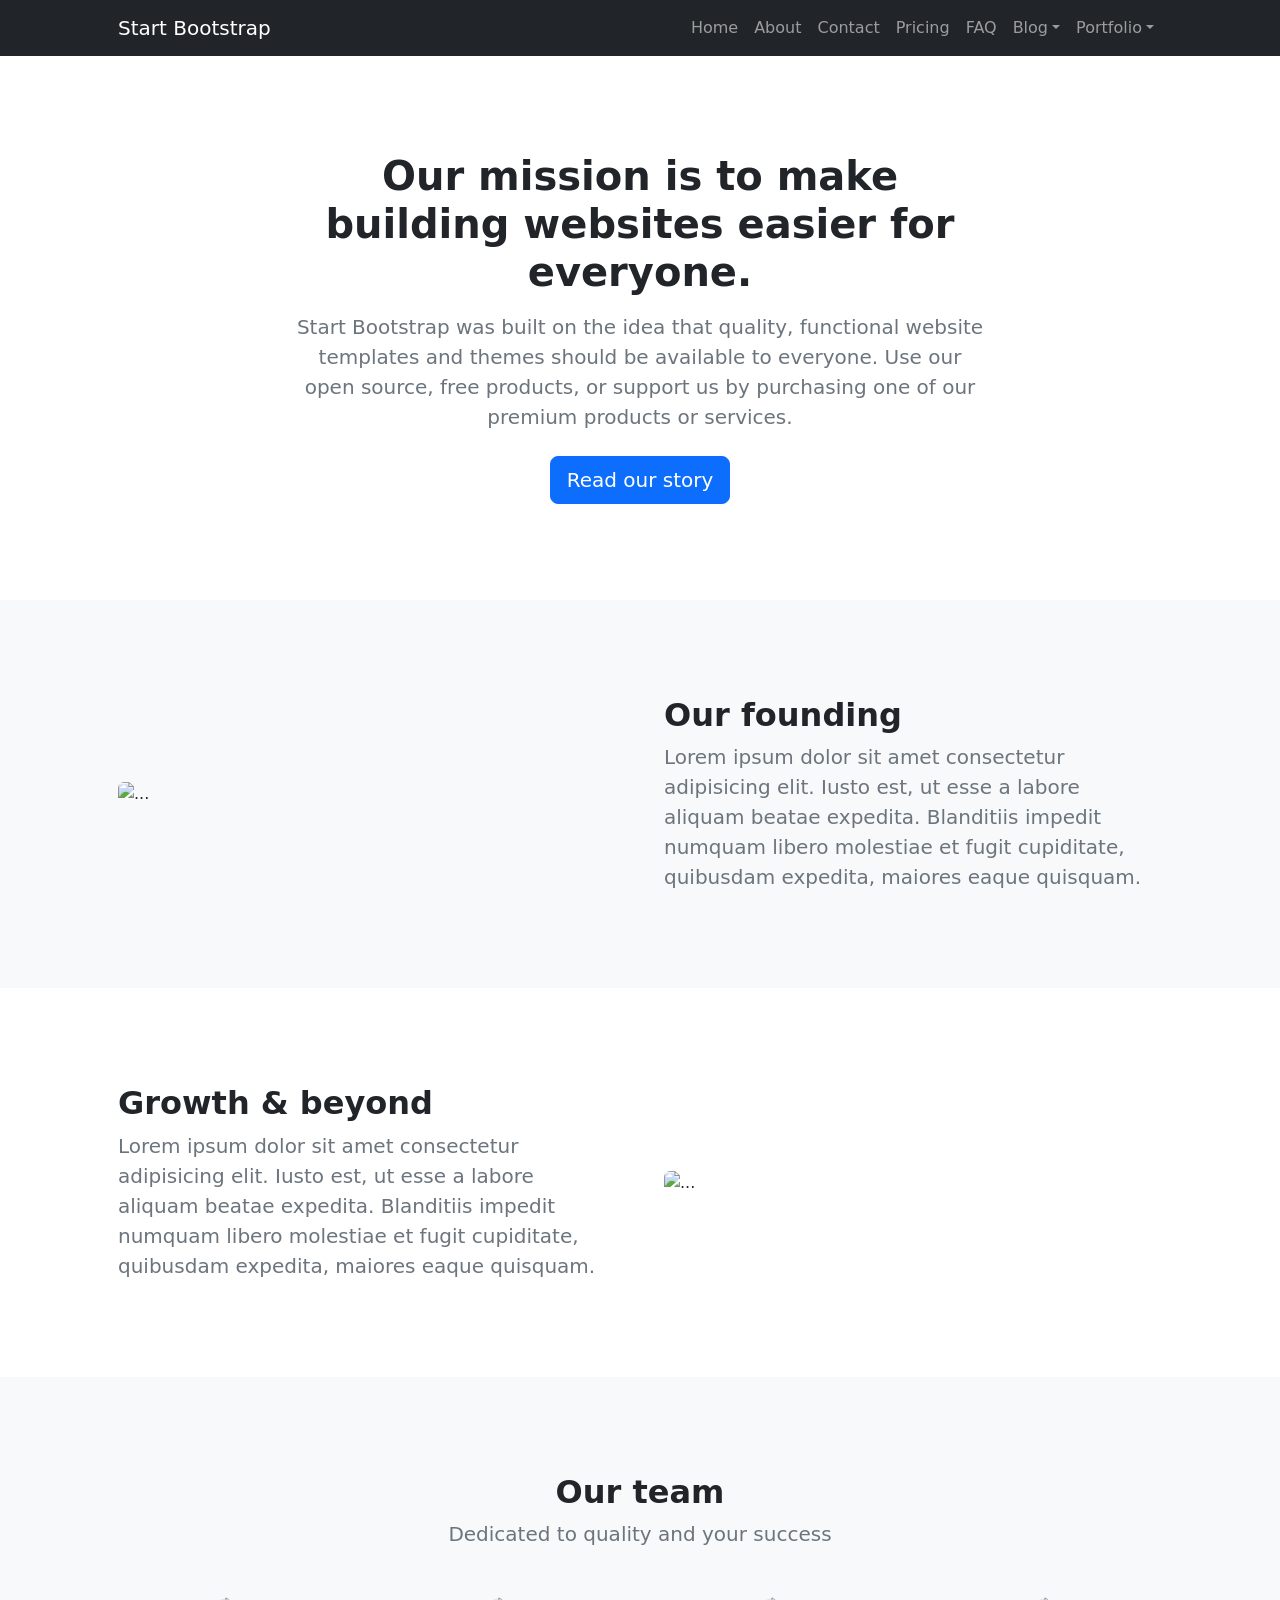
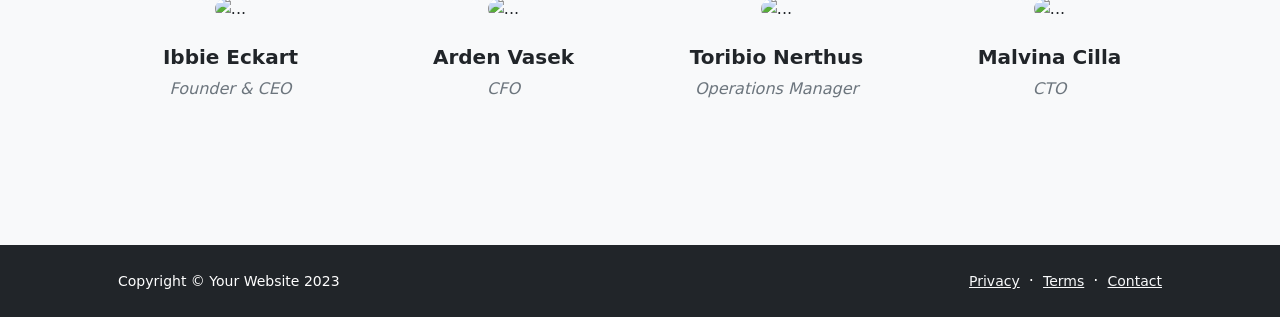
==== startbootstrap-modern-business-gh-pages/about.html @ f0de2451 "update" ====
<!DOCTYPE html>
<html lang="en">
    <head>
        <meta charset="utf-8" />
        <meta name="viewport" content="width=device-width, initial-scale=1, shrink-to-fit=no" />
        <meta name="description" content="" />
        <meta name="author" content="" />
        <title>Modern Business - Start Bootstrap Template</title>
        <!-- Favicon-->
        <link rel="icon" type="image/x-icon" href="assets/favicon.ico" />
        <!-- Bootstrap icons-->
        <link href="https://cdn.jsdelivr.net/npm/bootstrap-icons@1.5.0/font/bootstrap-icons.css" rel="stylesheet" />
        <!-- Core theme CSS (includes Bootstrap)-->
        <link href="css/styles.css" rel="stylesheet" />
    </head>
    <body class="d-flex flex-column">
        <main class="flex-shrink-0">
            <!-- Navigation-->
            <nav class="navbar navbar-expand-lg navbar-dark bg-dark">
                <div class="container px-5">
                    <a class="navbar-brand" href="index.html">Start Bootstrap</a>
                    <button class="navbar-toggler" type="button" data-bs-toggle="collapse" data-bs-target="#navbarSupportedContent" aria-controls="navbarSupportedContent" aria-expanded="false" aria-label="Toggle navigation"><span class="navbar-toggler-icon"></span></button>
                    <div class="collapse navbar-collapse" id="navbarSupportedContent">
                        <ul class="navbar-nav ms-auto mb-2 mb-lg-0">
                            <li class="nav-item"><a class="nav-link" href="index.html">Home</a></li>
                            <li class="nav-item"><a class="nav-link" href="about.html">About</a></li>
                            <li class="nav-item"><a class="nav-link" href="contact.html">Contact</a></li>
                            <li class="nav-item"><a class="nav-link" href="pricing.html">Pricing</a></li>
                            <li class="nav-item"><a class="nav-link" href="faq.html">FAQ</a></li>
                            <li class="nav-item dropdown">
                                <a class="nav-link dropdown-toggle" id="navbarDropdownBlog" href="#" role="button" data-bs-toggle="dropdown" aria-expanded="false">Blog</a>
                                <ul class="dropdown-menu dropdown-menu-end" aria-labelledby="navbarDropdownBlog">
                                    <li><a class="dropdown-item" href="blog-home.html">Blog Home</a></li>
                                    <li><a class="dropdown-item" href="blog-post.html">Blog Post</a></li>
                                </ul>
                            </li>
                            <li class="nav-item dropdown">
                                <a class="nav-link dropdown-toggle" id="navbarDropdownPortfolio" href="#" role="button" data-bs-toggle="dropdown" aria-expanded="false">Portfolio</a>
                                <ul class="dropdown-menu dropdown-menu-end" aria-labelledby="navbarDropdownPortfolio">
                                    <li><a class="dropdown-item" href="portfolio-overview.html">Portfolio Overview</a></li>
                                    <li><a class="dropdown-item" href="portfolio-item.html">Portfolio Item</a></li>
                                </ul>
                            </li>
                        </ul>
                    </div>
                </div>
            </nav>
            <!-- Header-->
            <header class="py-5">
                <div class="container px-5">
                    <div class="row justify-content-center">
                        <div class="col-lg-8 col-xxl-6">
                            <div class="text-center my-5">
                                <h1 class="fw-bolder mb-3">Our mission is to make building websites easier for everyone.</h1>
                                <p class="lead fw-normal text-muted mb-4">Start Bootstrap was built on the idea that quality, functional website templates and themes should be available to everyone. Use our open source, free products, or support us by purchasing one of our premium products or services.</p>
                                <a class="btn btn-primary btn-lg" href="#scroll-target">Read our story</a>
                            </div>
                        </div>
                    </div>
                </div>
            </header>
            <!-- About section one-->
            <section class="py-5 bg-light" id="scroll-target">
                <div class="container px-5 my-5">
                    <div class="row gx-5 align-items-center">
                        <div class="col-lg-6"><img class="img-fluid rounded mb-5 mb-lg-0" src="https://dummyimage.com/600x400/343a40/6c757d" alt="..." /></div>
                        <div class="col-lg-6">
                            <h2 class="fw-bolder">Our founding</h2>
                            <p class="lead fw-normal text-muted mb-0">Lorem ipsum dolor sit amet consectetur adipisicing elit. Iusto est, ut esse a labore aliquam beatae expedita. Blanditiis impedit numquam libero molestiae et fugit cupiditate, quibusdam expedita, maiores eaque quisquam.</p>
                        </div>
                    </div>
                </div>
            </section>
            <!-- About section two-->
            <section class="py-5">
                <div class="container px-5 my-5">
                    <div class="row gx-5 align-items-center">
                        <div class="col-lg-6 order-first order-lg-last"><img class="img-fluid rounded mb-5 mb-lg-0" src="https://dummyimage.com/600x400/343a40/6c757d" alt="..." /></div>
                        <div class="col-lg-6">
                            <h2 class="fw-bolder">Growth &amp; beyond</h2>
                            <p class="lead fw-normal text-muted mb-0">Lorem ipsum dolor sit amet consectetur adipisicing elit. Iusto est, ut esse a labore aliquam beatae expedita. Blanditiis impedit numquam libero molestiae et fugit cupiditate, quibusdam expedita, maiores eaque quisquam.</p>
                        </div>
                    </div>
                </div>
            </section>
            <!-- Team members section-->
            <section class="py-5 bg-light">
                <div class="container px-5 my-5">
                    <div class="text-center">
                        <h2 class="fw-bolder">Our team</h2>
                        <p class="lead fw-normal text-muted mb-5">Dedicated to quality and your success</p>
                    </div>
                    <div class="row gx-5 row-cols-1 row-cols-sm-2 row-cols-xl-4 justify-content-center">
                        <div class="col mb-5 mb-5 mb-xl-0">
                            <div class="text-center">
                                <img class="img-fluid rounded-circle mb-4 px-4" src="https://dummyimage.com/150x150/ced4da/6c757d" alt="..." />
                                <h5 class="fw-bolder">Ibbie Eckart</h5>
                                <div class="fst-italic text-muted">Founder &amp; CEO</div>
                            </div>
                        </div>
                        <div class="col mb-5 mb-5 mb-xl-0">
                            <div class="text-center">
                                <img class="img-fluid rounded-circle mb-4 px-4" src="https://dummyimage.com/150x150/ced4da/6c757d" alt="..." />
                                <h5 class="fw-bolder">Arden Vasek</h5>
                                <div class="fst-italic text-muted">CFO</div>
                            </div>
                        </div>
                        <div class="col mb-5 mb-5 mb-sm-0">
                            <div class="text-center">
                                <img class="img-fluid rounded-circle mb-4 px-4" src="https://dummyimage.com/150x150/ced4da/6c757d" alt="..." />
                                <h5 class="fw-bolder">Toribio Nerthus</h5>
                                <div class="fst-italic text-muted">Operations Manager</div>
                            </div>
                        </div>
                        <div class="col mb-5">
                            <div class="text-center">
                                <img class="img-fluid rounded-circle mb-4 px-4" src="https://dummyimage.com/150x150/ced4da/6c757d" alt="..." />
                                <h5 class="fw-bolder">Malvina Cilla</h5>
                                <div class="fst-italic text-muted">CTO</div>
                            </div>
                        </div>
                    </div>
                </div>
            </section>
        </main>
        <!-- Footer-->
        <footer class="bg-dark py-4 mt-auto">
            <div class="container px-5">
                <div class="row align-items-center justify-content-between flex-column flex-sm-row">
                    <div class="col-auto"><div class="small m-0 text-white">Copyright &copy; Your Website 2023</div></div>
                    <div class="col-auto">
                        <a class="link-light small" href="#!">Privacy</a>
                        <span class="text-white mx-1">&middot;</span>
                        <a class="link-light small" href="#!">Terms</a>
                        <span class="text-white mx-1">&middot;</span>
                        <a class="link-light small" href="#!">Contact</a>
                    </div>
                </div>
            </div>
        </footer>
        <!-- Bootstrap core JS-->
        <script src="https://cdn.jsdelivr.net/npm/bootstrap@5.2.3/dist/js/bootstrap.bundle.min.js"></script>
        <!-- Core theme JS-->
        <script src="js/scripts.js"></script>
    </body>
</html>
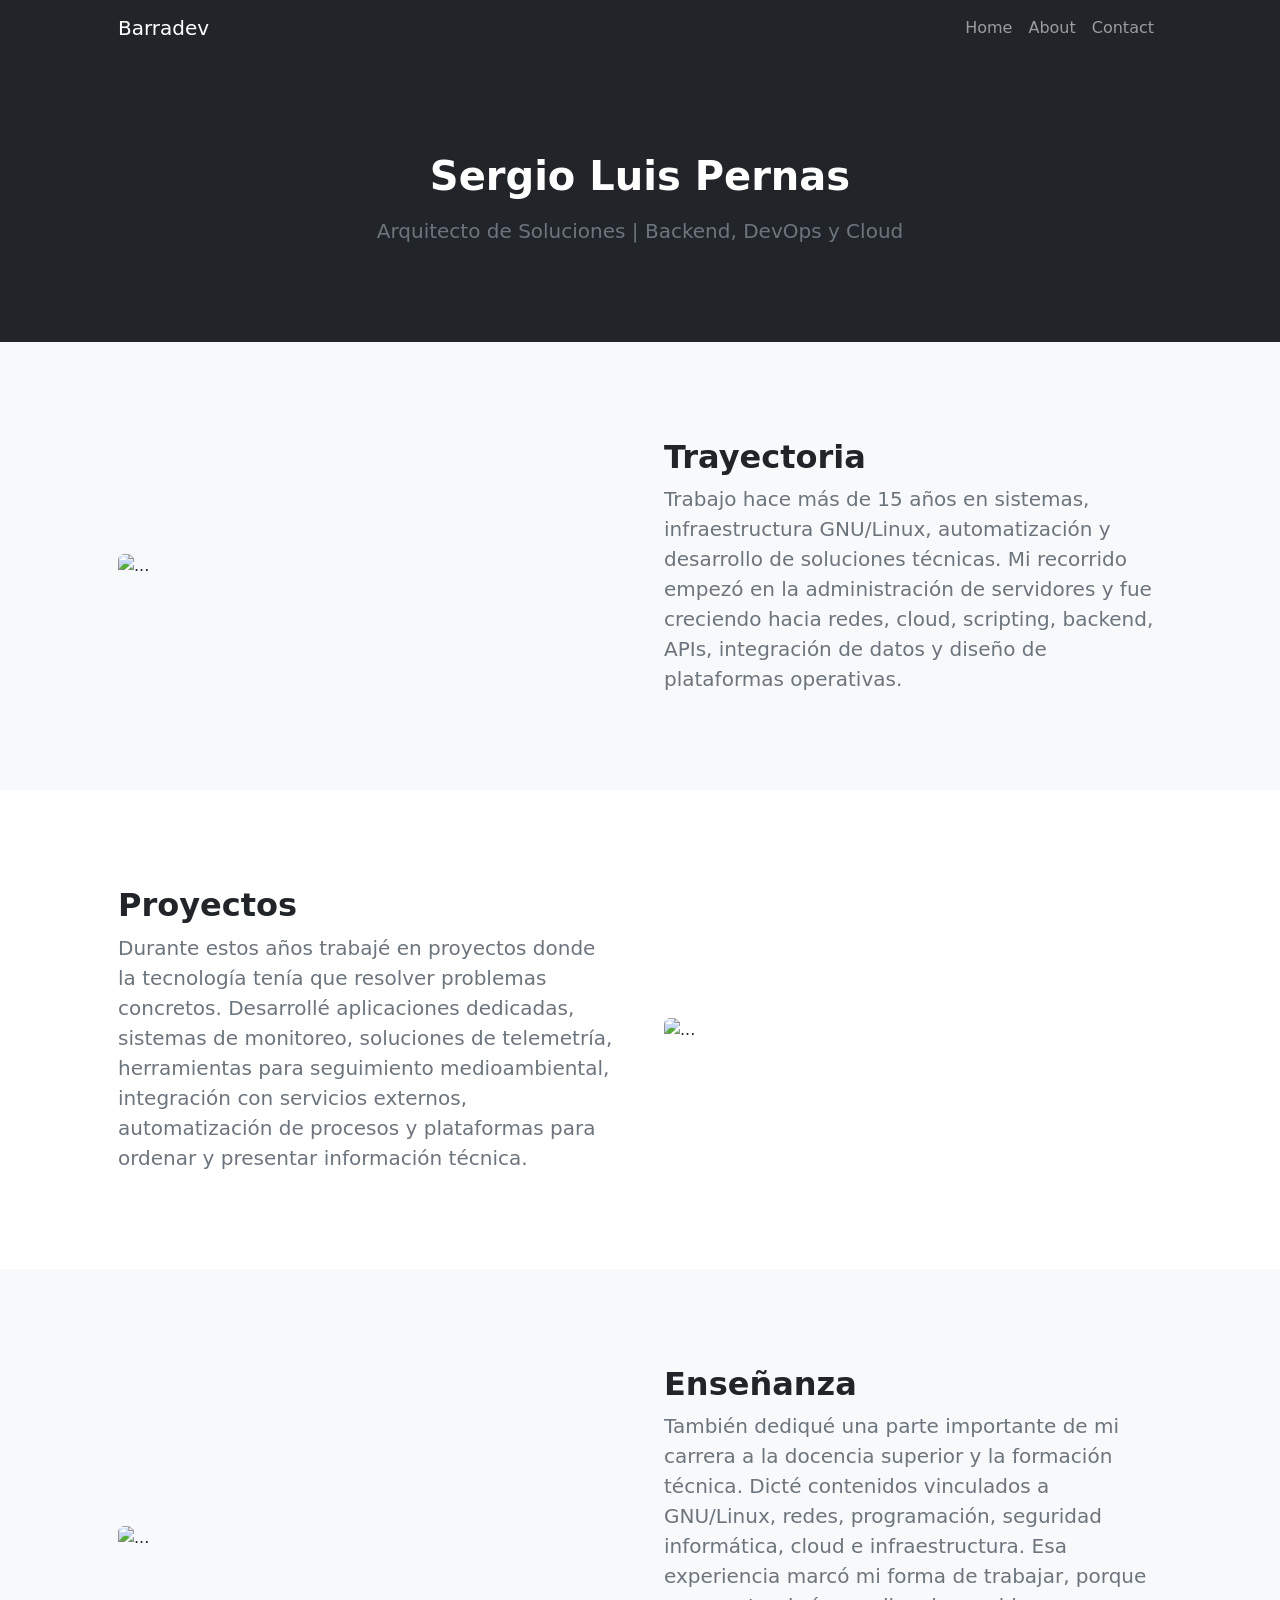
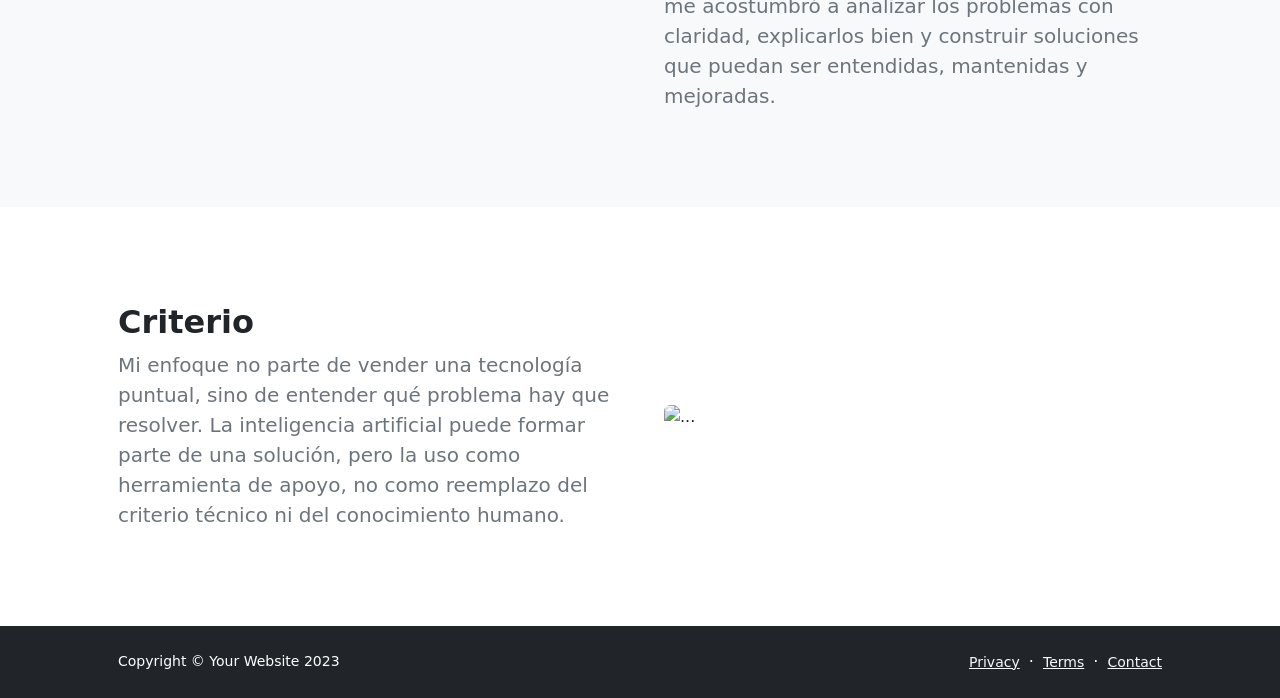
==== commit 7b73b68a: "update" ====
--- a/startbootstrap-modern-business-gh-pages/about.html
+++ b/startbootstrap-modern-business-gh-pages/about.html
@@ -1,59 +1,60 @@
 <!DOCTYPE html>
-<html lang="en">
-    <head>
-        <meta charset="utf-8" />
-        <meta name="viewport" content="width=device-width, initial-scale=1, shrink-to-fit=no" />
-        <meta name="description" content="" />
-        <meta name="author" content="" />
-        <title>Modern Business - Start Bootstrap Template</title>
-        <!-- Favicon-->
-        <link rel="icon" type="image/x-icon" href="assets/favicon.ico" />
-        <!-- Bootstrap icons-->
-        <link href="https://cdn.jsdelivr.net/npm/bootstrap-icons@1.5.0/font/bootstrap-icons.css" rel="stylesheet" />
-        <!-- Core theme CSS (includes Bootstrap)-->
-        <link href="css/styles.css" rel="stylesheet" />
-    </head>
-    <body class="d-flex flex-column">
+<html lang="es">
+<head>
+    <meta charset="utf-8" />
+    <meta name="viewport" content="width=device-width, initial-scale=1, shrink-to-fit=no" />
+
+    <meta name="description" content="Barradev ofrece consultoría técnica en captura de datos, integración de sistemas, automatización de procesos, dashboards y soluciones de software a medida para PYMEs y equipos técnicos." />
+    <meta name="author" content="Sergio Pernas" />
+
+    <title>Barradev | Consultoría en datos, automatización y software a medida</title>
+
+    <!-- Open Graph -->
+    <meta property="og:title" content="Barradev | Consultoría en datos, automatización y software a medida" />
+    <meta property="og:description" content="Soluciones técnicas para ordenar información, integrar sistemas, automatizar procesos y visualizar datos de forma clara." />
+    <meta property="og:type" content="website" />
+    <meta property="og:url" content="https://barradev.com.ar/" />
+    <meta property="og:image" content="https://barradev.com.ar/assets/hero.png" />
+
+    <!-- Twitter / X -->
+    <meta name="twitter:card" content="summary_large_image" />
+    <meta name="twitter:title" content="Barradev | Consultoría en datos, automatización y software a medida" />
+    <meta name="twitter:description" content="Consultoría técnica en integración de datos, automatización de procesos, dashboards y desarrollo de soluciones a medida." />
+    <meta name="twitter:image" content="https://barradev.com.ar/assets/hero.png" />
+
+    <!-- Favicon -->
+    <link rel="icon" type="image/x-icon" href="assets/favicon.ico" />
+
+    <!-- Bootstrap icons -->
+    <link href="https://cdn.jsdelivr.net/npm/bootstrap-icons@1.5.0/font/bootstrap-icons.css" rel="stylesheet" />
+
+    <!-- Core theme CSS -->
+    <link href="css/styles.css" rel="stylesheet" />
+</head>
+    <body class="d-flex flex-column h-100">
         <main class="flex-shrink-0">
             <!-- Navigation-->
             <nav class="navbar navbar-expand-lg navbar-dark bg-dark">
                 <div class="container px-5">
-                    <a class="navbar-brand" href="index.html">Start Bootstrap</a>
+                    <a class="navbar-brand" href="index.html">Barradev</a>
                     <button class="navbar-toggler" type="button" data-bs-toggle="collapse" data-bs-target="#navbarSupportedContent" aria-controls="navbarSupportedContent" aria-expanded="false" aria-label="Toggle navigation"><span class="navbar-toggler-icon"></span></button>
                     <div class="collapse navbar-collapse" id="navbarSupportedContent">
                         <ul class="navbar-nav ms-auto mb-2 mb-lg-0">
                             <li class="nav-item"><a class="nav-link" href="index.html">Home</a></li>
                             <li class="nav-item"><a class="nav-link" href="about.html">About</a></li>
                             <li class="nav-item"><a class="nav-link" href="contact.html">Contact</a></li>
-                            <li class="nav-item"><a class="nav-link" href="pricing.html">Pricing</a></li>
-                            <li class="nav-item"><a class="nav-link" href="faq.html">FAQ</a></li>
-                            <li class="nav-item dropdown">
-                                <a class="nav-link dropdown-toggle" id="navbarDropdownBlog" href="#" role="button" data-bs-toggle="dropdown" aria-expanded="false">Blog</a>
-                                <ul class="dropdown-menu dropdown-menu-end" aria-labelledby="navbarDropdownBlog">
-                                    <li><a class="dropdown-item" href="blog-home.html">Blog Home</a></li>
-                                    <li><a class="dropdown-item" href="blog-post.html">Blog Post</a></li>
-                                </ul>
-                            </li>
-                            <li class="nav-item dropdown">
-                                <a class="nav-link dropdown-toggle" id="navbarDropdownPortfolio" href="#" role="button" data-bs-toggle="dropdown" aria-expanded="false">Portfolio</a>
-                                <ul class="dropdown-menu dropdown-menu-end" aria-labelledby="navbarDropdownPortfolio">
-                                    <li><a class="dropdown-item" href="portfolio-overview.html">Portfolio Overview</a></li>
-                                    <li><a class="dropdown-item" href="portfolio-item.html">Portfolio Item</a></li>
-                                </ul>
-                            </li>
                         </ul>
                     </div>
                 </div>
             </nav>
             <!-- Header-->
-            <header class="py-5">
+            <header class="bg-dark py-5">
                 <div class="container px-5">
                     <div class="row justify-content-center">
                         <div class="col-lg-8 col-xxl-6">
                             <div class="text-center my-5">
-                                <h1 class="fw-bolder mb-3">Our mission is to make building websites easier for everyone.</h1>
-                                <p class="lead fw-normal text-muted mb-4">Start Bootstrap was built on the idea that quality, functional website templates and themes should be available to everyone. Use our open source, free products, or support us by purchasing one of our premium products or services.</p>
-                                <a class="btn btn-primary btn-lg" href="#scroll-target">Read our story</a>
+                                <h1 class="fw-bolder text-white mb-3">Sergio Luis Pernas</h1>
+                                <p class="lead fw-normal text-muted mb-4">Arquitecto de Soluciones | Backend, DevOps y Cloud</p>
                             </div>
                         </div>
                     </div>
@@ -65,8 +66,8 @@
                     <div class="row gx-5 align-items-center">
                         <div class="col-lg-6"><img class="img-fluid rounded mb-5 mb-lg-0" src="https://dummyimage.com/600x400/343a40/6c757d" alt="..." /></div>
                         <div class="col-lg-6">
-                            <h2 class="fw-bolder">Our founding</h2>
-                            <p class="lead fw-normal text-muted mb-0">Lorem ipsum dolor sit amet consectetur adipisicing elit. Iusto est, ut esse a labore aliquam beatae expedita. Blanditiis impedit numquam libero molestiae et fugit cupiditate, quibusdam expedita, maiores eaque quisquam.</p>
+                            <h2 class="fw-bolder">Trayectoria</h2>
+                            <p class="lead fw-normal text-muted mb-0">Trabajo hace más de 15 años en sistemas, infraestructura GNU/Linux, automatización y desarrollo de soluciones técnicas. Mi recorrido empezó en la administración de servidores y fue creciendo hacia redes, cloud, scripting, backend, APIs, integración de datos y diseño de plataformas operativas.</p>
                         </div>
                     </div>
                 </div>
@@ -77,14 +78,39 @@
                     <div class="row gx-5 align-items-center">
                         <div class="col-lg-6 order-first order-lg-last"><img class="img-fluid rounded mb-5 mb-lg-0" src="https://dummyimage.com/600x400/343a40/6c757d" alt="..." /></div>
                         <div class="col-lg-6">
-                            <h2 class="fw-bolder">Growth &amp; beyond</h2>
-                            <p class="lead fw-normal text-muted mb-0">Lorem ipsum dolor sit amet consectetur adipisicing elit. Iusto est, ut esse a labore aliquam beatae expedita. Blanditiis impedit numquam libero molestiae et fugit cupiditate, quibusdam expedita, maiores eaque quisquam.</p>
+                            <h2 class="fw-bolder">Proyectos</h2>
+                            <p class="lead fw-normal text-muted mb-0">Durante estos años trabajé en proyectos donde la tecnología tenía que resolver problemas concretos. Desarrollé aplicaciones dedicadas, sistemas de monitoreo, soluciones de telemetría, herramientas para seguimiento medioambiental, integración con servicios externos, automatización de procesos y plataformas para ordenar y presentar información técnica.</p>
                         </div>
                     </div>
                 </div>
             </section>
-            <!-- Team members section-->
-            <section class="py-5 bg-light">
+
+
+            <!-- About section tree-->
+            <section class="py-5 bg-light" id="scroll-target">
+                <div class="container px-5 my-5">
+                    <div class="row gx-5 align-items-center">
+                        <div class="col-lg-6"><img class="img-fluid rounded mb-5 mb-lg-0" src="https://dummyimage.com/600x400/343a40/6c757d" alt="..." /></div>
+                        <div class="col-lg-6">
+                            <h2 class="fw-bolder">Enseñanza</h2>
+                            <p class="lead fw-normal text-muted mb-0">También dediqué una parte importante de mi carrera a la docencia superior y la formación técnica. Dicté contenidos vinculados a GNU/Linux, redes, programación, seguridad informática, cloud e infraestructura. Esa experiencia marcó mi forma de trabajar, porque me acostumbró a analizar los problemas con claridad, explicarlos bien y construir soluciones que puedan ser entendidas, mantenidas y mejoradas.</p>
+                        </div>
+                    </div>
+                </div>
+            </section>
+            <!-- About section four-->
+            <section class="py-5">
+                <div class="container px-5 my-5">
+                    <div class="row gx-5 align-items-center">
+                        <div class="col-lg-6 order-first order-lg-last"><img class="img-fluid rounded mb-5 mb-lg-0" src="https://dummyimage.com/600x400/343a40/6c757d" alt="..." /></div>
+                        <div class="col-lg-6">
+                            <h2 class="fw-bolder">Criterio</h2>
+                            <p class="lead fw-normal text-muted mb-0">Mi enfoque no parte de vender una tecnología puntual, sino de entender qué problema hay que resolver. La inteligencia artificial puede formar parte de una solución, pero la uso como herramienta de apoyo, no como reemplazo del criterio técnico ni del conocimiento humano.</p>
+                        </div>
+                    </div>
+                </div>
+            </section>
+            <!-- Team members section            <section class="py-5 bg-light">
                 <div class="container px-5 my-5">
                     <div class="text-center">
                         <h2 class="fw-bolder">Our team</h2>
@@ -121,7 +147,8 @@
                         </div>
                     </div>
                 </div>
-            </section>
+            </section>-->
+
         </main>
         <!-- Footer-->
         <footer class="bg-dark py-4 mt-auto">
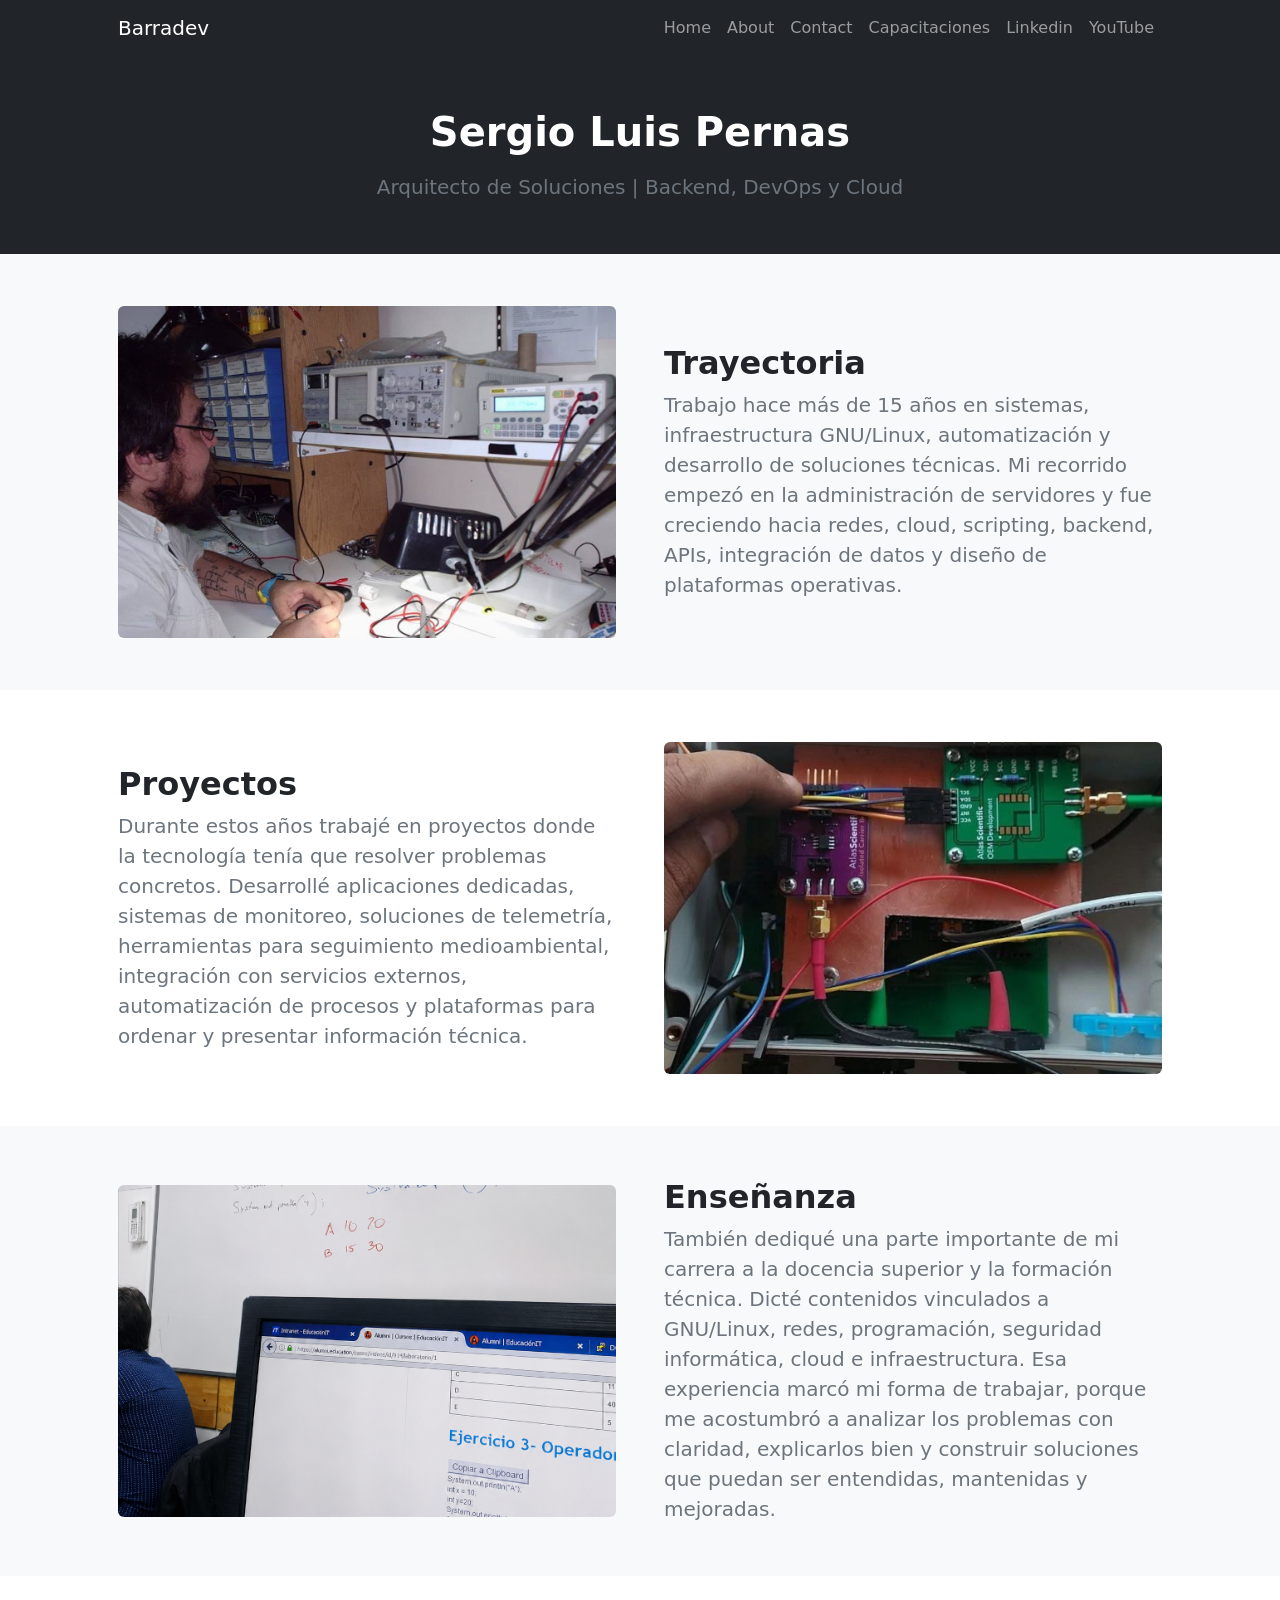
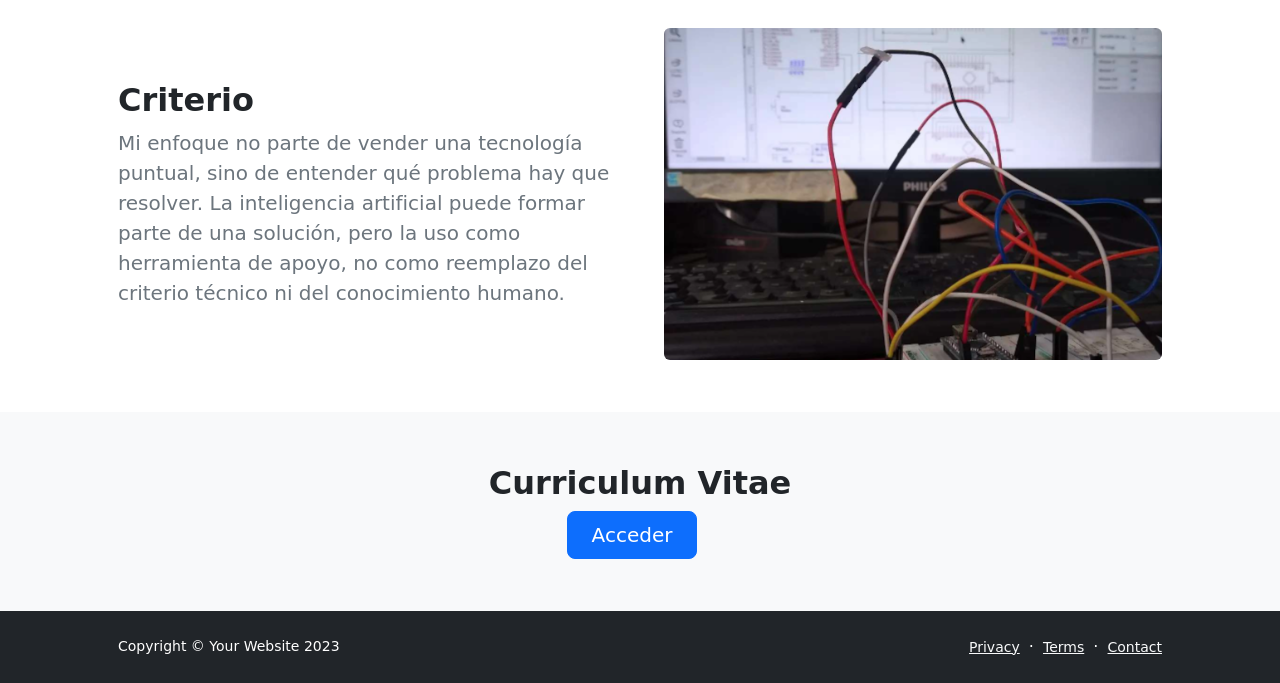
==== commit 0d3b70ce: "update" ====
--- a/startbootstrap-modern-business-gh-pages/about.html
+++ b/startbootstrap-modern-business-gh-pages/about.html
@@ -43,12 +43,15 @@
                             <li class="nav-item"><a class="nav-link" href="index.html">Home</a></li>
                             <li class="nav-item"><a class="nav-link" href="about.html">About</a></li>
                             <li class="nav-item"><a class="nav-link" href="contact.html">Contact</a></li>
+                            <li class="nav-item"><a class="nav-link" href="https://labs.barradev.com.ar">Capacitaciones</a></li>
+                            <li class="nav-item"><a class="nav-link" href="https://www.linkedin.com/in/sergio-pernas/">Linkedin</a></li>
+                            <li class="nav-item"><a class="nav-link" href="https://www.youtube.com/@kcnrtfm">YouTube</a></li>
                         </ul>
                     </div>
                 </div>
             </nav>
             <!-- Header-->
-            <header class="bg-dark py-5">
+            <header class="bg-dark py-1">
                 <div class="container px-5">
                     <div class="row justify-content-center">
                         <div class="col-lg-8 col-xxl-6">
@@ -61,10 +64,10 @@
                 </div>
             </header>
             <!-- About section one-->
-            <section class="py-5 bg-light" id="scroll-target">
+            <section class="py-1 bg-light" id="scroll-target">
                 <div class="container px-5 my-5">
                     <div class="row gx-5 align-items-center">
-                        <div class="col-lg-6"><img class="img-fluid rounded mb-5 mb-lg-0" src="https://dummyimage.com/600x400/343a40/6c757d" alt="..." /></div>
+                        <div class="col-lg-6"><img class="img-fluid rounded mb-5 mb-lg-0" src="assets/trayectoria.png" alt="..." /></div>
                         <div class="col-lg-6">
                             <h2 class="fw-bolder">Trayectoria</h2>
                             <p class="lead fw-normal text-muted mb-0">Trabajo hace más de 15 años en sistemas, infraestructura GNU/Linux, automatización y desarrollo de soluciones técnicas. Mi recorrido empezó en la administración de servidores y fue creciendo hacia redes, cloud, scripting, backend, APIs, integración de datos y diseño de plataformas operativas.</p>
@@ -73,10 +76,10 @@
                 </div>
             </section>
             <!-- About section two-->
-            <section class="py-5">
+            <section class="py-1">
                 <div class="container px-5 my-5">
                     <div class="row gx-5 align-items-center">
-                        <div class="col-lg-6 order-first order-lg-last"><img class="img-fluid rounded mb-5 mb-lg-0" src="https://dummyimage.com/600x400/343a40/6c757d" alt="..." /></div>
+                        <div class="col-lg-6 order-first order-lg-last"><img class="img-fluid rounded mb-5 mb-lg-0" src="assets/proyectos.png" alt="..." /></div>
                         <div class="col-lg-6">
                             <h2 class="fw-bolder">Proyectos</h2>
                             <p class="lead fw-normal text-muted mb-0">Durante estos años trabajé en proyectos donde la tecnología tenía que resolver problemas concretos. Desarrollé aplicaciones dedicadas, sistemas de monitoreo, soluciones de telemetría, herramientas para seguimiento medioambiental, integración con servicios externos, automatización de procesos y plataformas para ordenar y presentar información técnica.</p>
@@ -87,10 +90,10 @@
 
 
             <!-- About section tree-->
-            <section class="py-5 bg-light" id="scroll-target">
+            <section class="py-1 bg-light" id="scroll-target">
                 <div class="container px-5 my-5">
                     <div class="row gx-5 align-items-center">
-                        <div class="col-lg-6"><img class="img-fluid rounded mb-5 mb-lg-0" src="https://dummyimage.com/600x400/343a40/6c757d" alt="..." /></div>
+                        <div class="col-lg-6"><img class="img-fluid rounded mb-5 mb-lg-0" src="assets/ensenanza.png" alt="..." /></div>
                         <div class="col-lg-6">
                             <h2 class="fw-bolder">Enseñanza</h2>
                             <p class="lead fw-normal text-muted mb-0">También dediqué una parte importante de mi carrera a la docencia superior y la formación técnica. Dicté contenidos vinculados a GNU/Linux, redes, programación, seguridad informática, cloud e infraestructura. Esa experiencia marcó mi forma de trabajar, porque me acostumbró a analizar los problemas con claridad, explicarlos bien y construir soluciones que puedan ser entendidas, mantenidas y mejoradas.</p>
@@ -99,10 +102,10 @@
                 </div>
             </section>
             <!-- About section four-->
-            <section class="py-5">
+            <section class="py-1">
                 <div class="container px-5 my-5">
                     <div class="row gx-5 align-items-center">
-                        <div class="col-lg-6 order-first order-lg-last"><img class="img-fluid rounded mb-5 mb-lg-0" src="https://dummyimage.com/600x400/343a40/6c757d" alt="..." /></div>
+                        <div class="col-lg-6 order-first order-lg-last"><img class="img-fluid rounded mb-5 mb-lg-0" src="assets/criterio.png" alt="..." /></div>
                         <div class="col-lg-6">
                             <h2 class="fw-bolder">Criterio</h2>
                             <p class="lead fw-normal text-muted mb-0">Mi enfoque no parte de vender una tecnología puntual, sino de entender qué problema hay que resolver. La inteligencia artificial puede formar parte de una solución, pero la uso como herramienta de apoyo, no como reemplazo del criterio técnico ni del conocimiento humano.</p>
@@ -110,44 +113,16 @@
                     </div>
                 </div>
             </section>
-            <!-- Team members section            <section class="py-5 bg-light">
+            <!-- Team members section           -->
+             <section class="py-1 bg-light">
                 <div class="container px-5 my-5">
                     <div class="text-center">
-                        <h2 class="fw-bolder">Our team</h2>
-                        <p class="lead fw-normal text-muted mb-5">Dedicated to quality and your success</p>
+                        <h2 class="fw-bolder">Curriculum Vitae</h2>
+                        <a class="btn btn-primary btn-lg px-4 me-sm-3" href="cv.html">Acceder</a>
                     </div>
-                    <div class="row gx-5 row-cols-1 row-cols-sm-2 row-cols-xl-4 justify-content-center">
-                        <div class="col mb-5 mb-5 mb-xl-0">
-                            <div class="text-center">
-                                <img class="img-fluid rounded-circle mb-4 px-4" src="https://dummyimage.com/150x150/ced4da/6c757d" alt="..." />
-                                <h5 class="fw-bolder">Ibbie Eckart</h5>
-                                <div class="fst-italic text-muted">Founder &amp; CEO</div>
-                            </div>
-                        </div>
-                        <div class="col mb-5 mb-5 mb-xl-0">
-                            <div class="text-center">
-                                <img class="img-fluid rounded-circle mb-4 px-4" src="https://dummyimage.com/150x150/ced4da/6c757d" alt="..." />
-                                <h5 class="fw-bolder">Arden Vasek</h5>
-                                <div class="fst-italic text-muted">CFO</div>
-                            </div>
-                        </div>
-                        <div class="col mb-5 mb-5 mb-sm-0">
-                            <div class="text-center">
-                                <img class="img-fluid rounded-circle mb-4 px-4" src="https://dummyimage.com/150x150/ced4da/6c757d" alt="..." />
-                                <h5 class="fw-bolder">Toribio Nerthus</h5>
-                                <div class="fst-italic text-muted">Operations Manager</div>
-                            </div>
-                        </div>
-                        <div class="col mb-5">
-                            <div class="text-center">
-                                <img class="img-fluid rounded-circle mb-4 px-4" src="https://dummyimage.com/150x150/ced4da/6c757d" alt="..." />
-                                <h5 class="fw-bolder">Malvina Cilla</h5>
-                                <div class="fst-italic text-muted">CTO</div>
-                            </div>
-                        </div>
-                    </div>
+
                 </div>
-            </section>-->
+            </section>
 
         </main>
         <!-- Footer-->
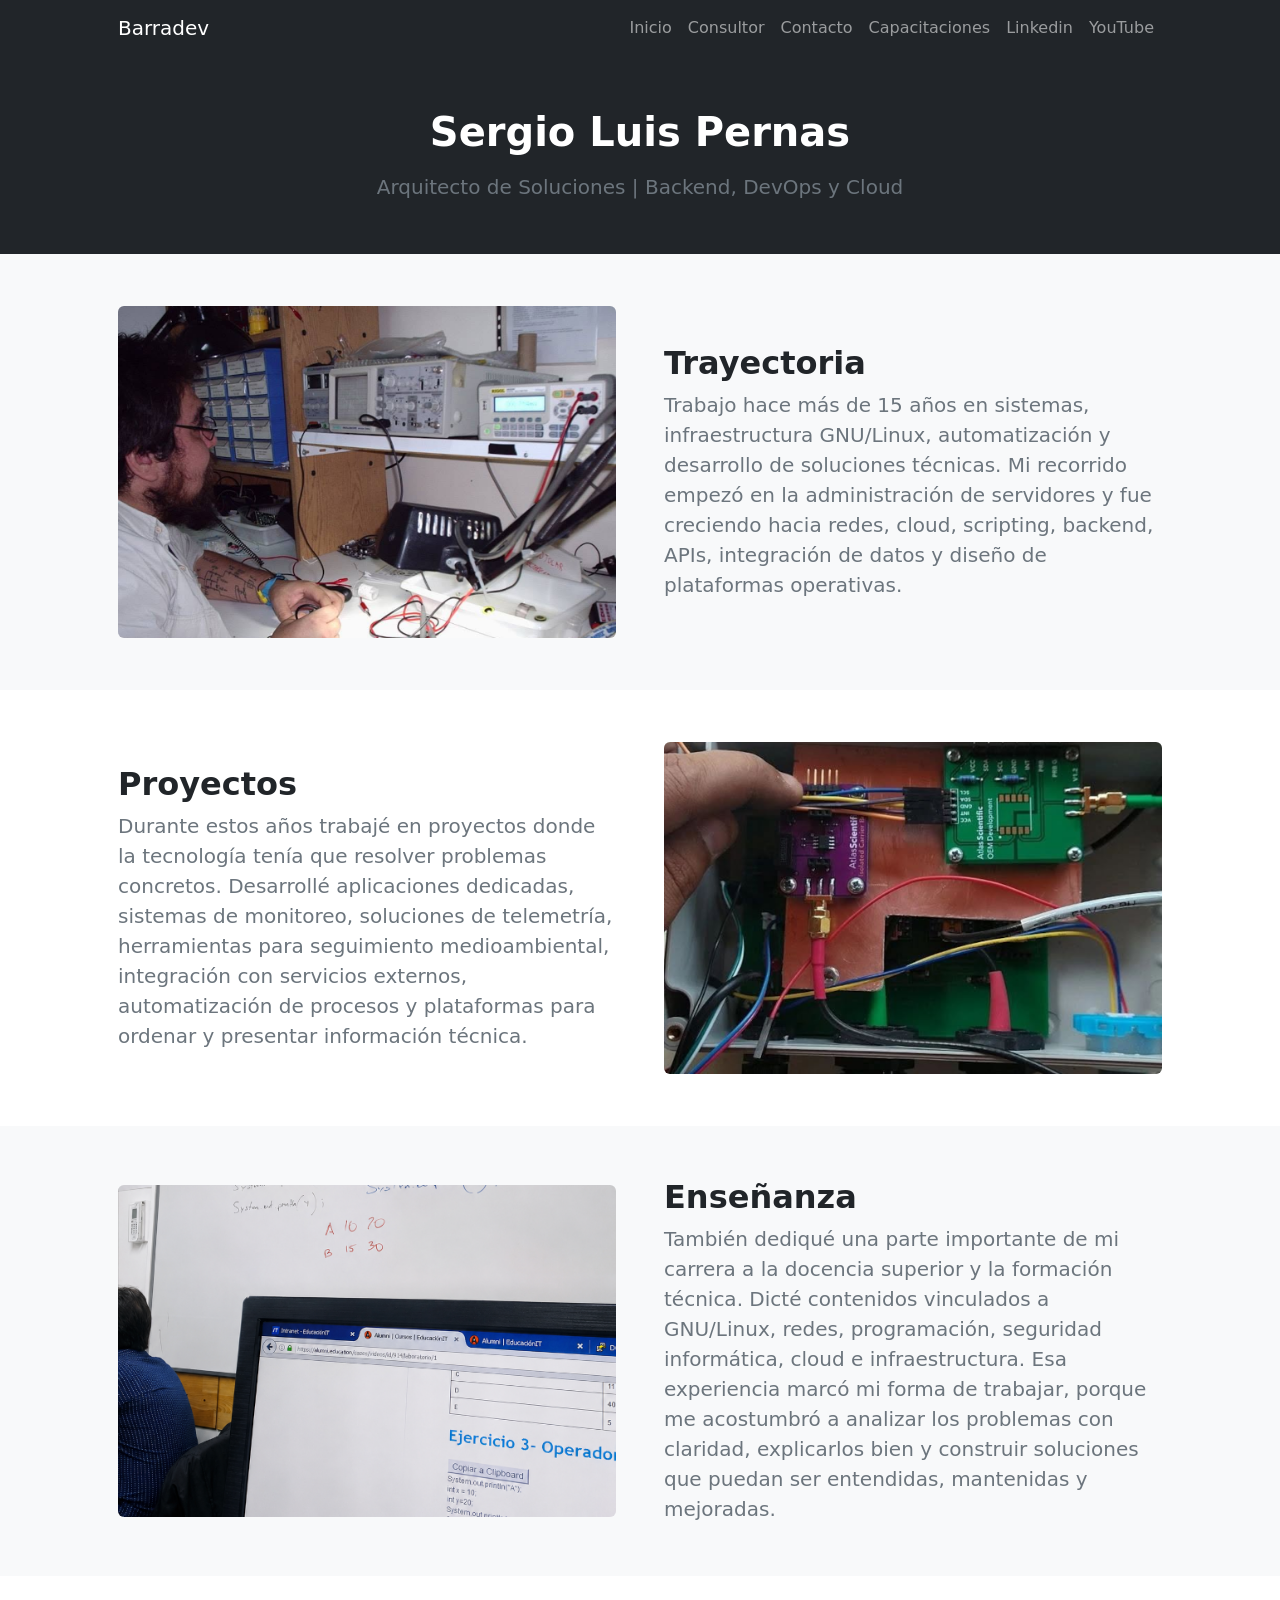
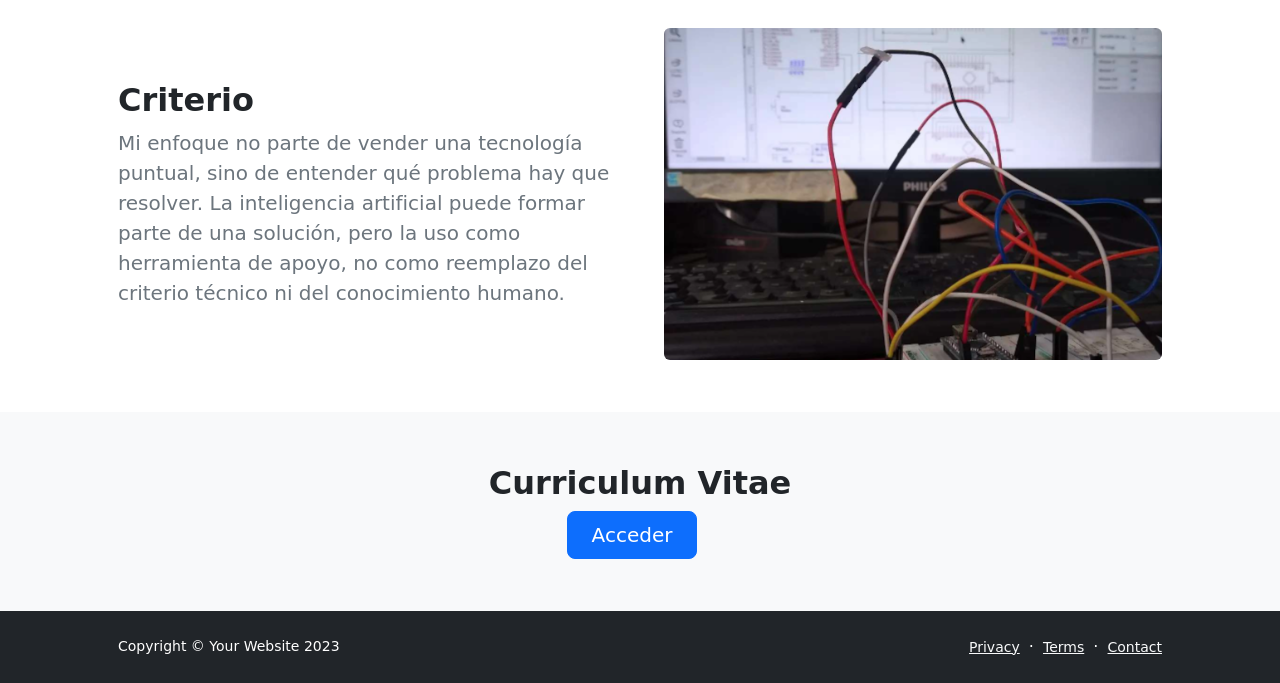
==== commit c0f94641: "update" ====
--- a/startbootstrap-modern-business-gh-pages/about.html
+++ b/startbootstrap-modern-business-gh-pages/about.html
@@ -40,9 +40,9 @@
                     <button class="navbar-toggler" type="button" data-bs-toggle="collapse" data-bs-target="#navbarSupportedContent" aria-controls="navbarSupportedContent" aria-expanded="false" aria-label="Toggle navigation"><span class="navbar-toggler-icon"></span></button>
                     <div class="collapse navbar-collapse" id="navbarSupportedContent">
                         <ul class="navbar-nav ms-auto mb-2 mb-lg-0">
-                            <li class="nav-item"><a class="nav-link" href="index.html">Home</a></li>
-                            <li class="nav-item"><a class="nav-link" href="about.html">About</a></li>
-                            <li class="nav-item"><a class="nav-link" href="contact.html">Contact</a></li>
+                            <li class="nav-item"><a class="nav-link" href="index.html">Inicio</a></li>
+                            <li class="nav-item"><a class="nav-link" href="about.html">Consultor</a></li>
+                            <li class="nav-item"><a class="nav-link" href="contact.html">Contacto</a></li>
                             <li class="nav-item"><a class="nav-link" href="https://labs.barradev.com.ar">Capacitaciones</a></li>
                             <li class="nav-item"><a class="nav-link" href="https://www.linkedin.com/in/sergio-pernas/">Linkedin</a></li>
                             <li class="nav-item"><a class="nav-link" href="https://www.youtube.com/@kcnrtfm">YouTube</a></li>
